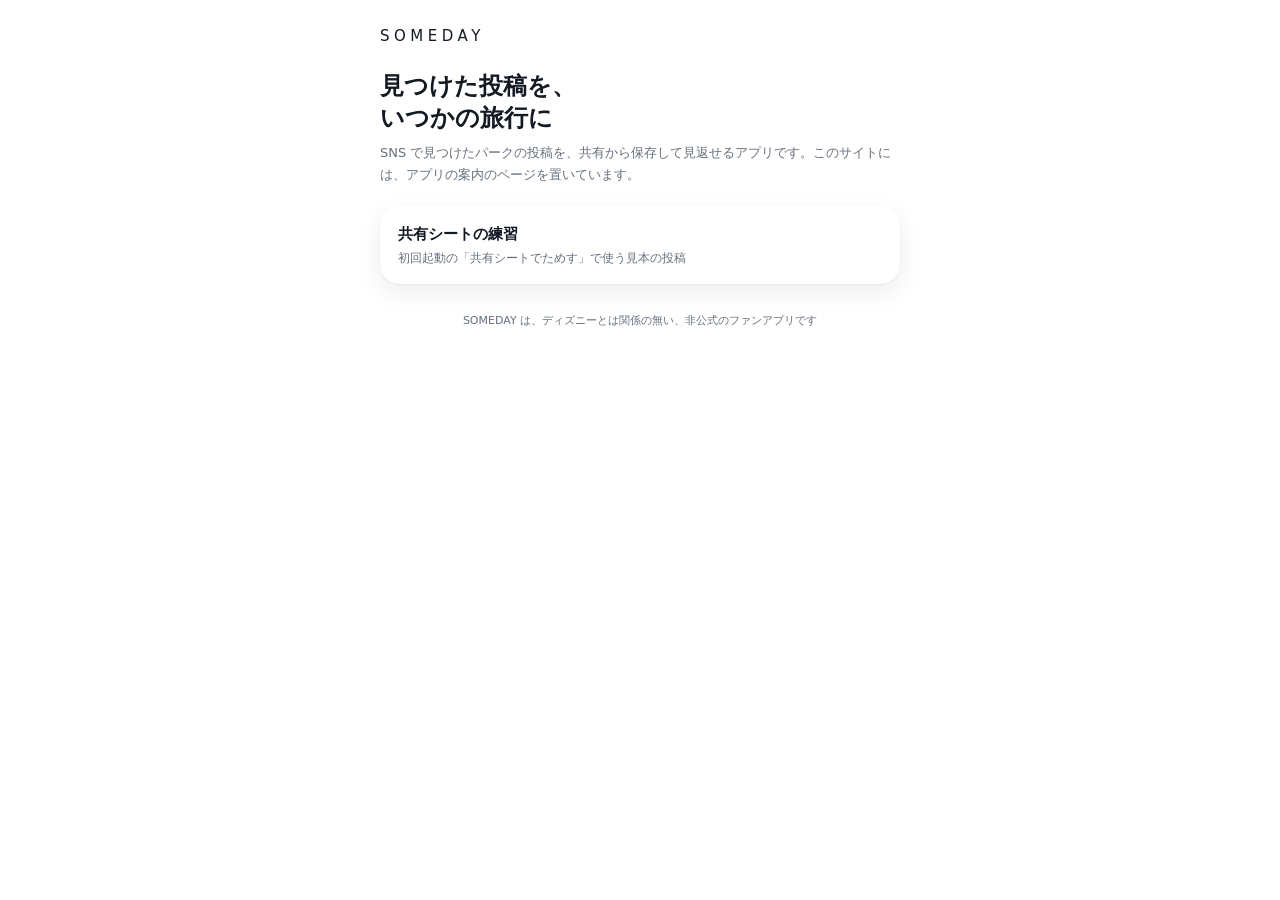
==== index.html @ f9ed3923 "SOMEDAY の公開ページ（共有シートの練習の見本の投稿） Co-Authored-By: Claude Opus 5.5 <noreply@anthropic.com>" ====
<!doctype html>
<!--
  SOMEDAY の公開ページの入口（https://h-r-n.github.io/someday-site/）。
  公開用のリポジトリ h-r-n/someday-site には、このフォルダ（site/）の中身をそのまま写す（GitHub Pages はルートから配る）。
  ページを足すときは site/<名前>/index.html を作って下の一覧に足す（App Store の申請で privacy/・support/ を置く予定）。
  共通の見た目は assets/site.css。
-->
<html lang="ja">
  <head>
    <meta charset="utf-8" />
    <meta name="viewport" content="width=device-width, initial-scale=1, viewport-fit=cover" />
    <title>SOMEDAY</title>
    <meta
      name="description"
      content="SNS で見つけたパークの投稿を保存して、いつかの旅行の計画に使うアプリ SOMEDAY の公開ページです。"
    />
    <link rel="canonical" href="https://h-r-n.github.io/someday-site/" />
    <meta property="og:type" content="website" />
    <meta property="og:site_name" content="SOMEDAY" />
    <meta property="og:locale" content="ja_JP" />
    <meta property="og:url" content="https://h-r-n.github.io/someday-site/" />
    <meta property="og:title" content="SOMEDAY" />
    <meta
      property="og:description"
      content="SNS で見つけたパークの投稿を保存して、いつかの旅行の計画に使うアプリ SOMEDAY の公開ページです。"
    />
    <link rel="icon" type="image/png" href="favicon.png" />
    <link rel="apple-touch-icon" href="apple-touch-icon.png" />
    <link rel="stylesheet" href="assets/site.css" />
  </head>
  <body>
    <main class="page">
      <p class="brand">SOMEDAY</p>
      <h1>見つけた投稿を、<br />いつかの旅行に</h1>
      <p class="lead">
        SNS
        で見つけたパークの投稿を、共有から保存して見返せるアプリです。このサイトには、アプリの案内のページを置いています。
      </p>
      <div class="card">
        <ul class="links">
          <li>
            <a href="practice/"
              >共有シートの練習<span>初回起動の「共有シートでためす」で使う見本の投稿</span></a
            >
          </li>
        </ul>
      </div>
      <p class="legal">SOMEDAY は、ディズニーとは関係の無い、非公式のファンアプリです</p>
    </main>
  </body>
</html>
---- assets/site.css ----
/*
 * SOMEDAY の公開ページ（https://h-r-n.github.io/someday-site/）の共通の見た目。
 * 色は DESIGN.md のトークン（src/constants/theme.ts の Colors）の写し。外部のフォント・スクリプトは読まない。
 * ページを足すとき（privacy/・support/ など）は、<link rel="stylesheet" href="../assets/site.css"> で読み、
 * .page の中に .brand・h1・.lead・.card・.legal を並べる。
 */
:root {
  color-scheme: light dark;
  --bg: #ffffff;
  --card: #ffffff;
  --sunk: #f3f5f8;
  --line: #e4e8ee;
  --ink: #141a22;
  --ink2: #66707b;
  --accent: #38a8e6;
  --accent-soft: #e7f5fd;
  --accent-ink: #1679b5;
  --shadow: 0 1px 2px rgba(20, 26, 34, 0.06), 0 8px 24px rgba(20, 26, 34, 0.08);
  --r-card: 20px;
  --r-md: 12px;
  --gutter: 20px;
  --font-ja:
    'Zen Kaku Gothic New', 'Hiragino Sans', 'Hiragino Kaku Gothic ProN', 'Noto Sans JP', system-ui,
    sans-serif;
  --font-en: 'Jost', 'Avenir Next', 'Helvetica Neue', system-ui, sans-serif;
}

@media (prefers-color-scheme: dark) {
  :root {
    --bg: #121820;
    --card: #1a222c;
    --sunk: #202a35;
    --line: #2a3542;
    --ink: #f2f4f8;
    --ink2: #a3adbd;
    --accent: #5cbcf0;
    --accent-soft: #15303d;
    --accent-ink: #8fd2f7;
    --shadow: 0 1px 2px rgba(0, 0, 0, 0.3), 0 8px 24px rgba(0, 0, 0, 0.3);
  }
}

* {
  box-sizing: border-box;
}

html {
  -webkit-text-size-adjust: 100%;
}

body {
  margin: 0;
  background: var(--bg);
  color: var(--ink);
  font-family: var(--font-ja);
  font-size: 15px;
  line-height: 1.7;
}

a {
  color: var(--accent-ink);
}

.page {
  max-width: 560px;
  margin: 0 auto;
  padding: 24px var(--gutter) 40px;
}

.brand {
  margin: 0;
  font-family: var(--font-en);
  font-size: 15px;
  font-weight: 400;
  letter-spacing: 0.3em;
}

h1 {
  margin: 20px 0 0;
  font-size: 24px;
  font-weight: 900;
  line-height: 1.35;
}

.lead {
  margin: 8px 0 0;
  color: var(--ink2);
  font-size: 13px;
}

.card {
  margin-top: 20px;
  background: var(--card);
  border-radius: var(--r-card);
  box-shadow: var(--shadow);
  overflow: hidden;
}

.links {
  list-style: none;
  margin: 0;
  padding: 0;
}

.links li + li {
  border-top: 1px solid var(--line);
}

.links a {
  display: block;
  padding: 16px 18px;
  color: var(--ink);
  font-weight: 700;
  text-decoration: none;
}

.links span {
  display: block;
  color: var(--ink2);
  font-size: 12px;
  font-weight: 400;
}

.legal {
  margin: 28px 0 0;
  color: var(--ink2);
  font-size: 11px;
  text-align: center;
}
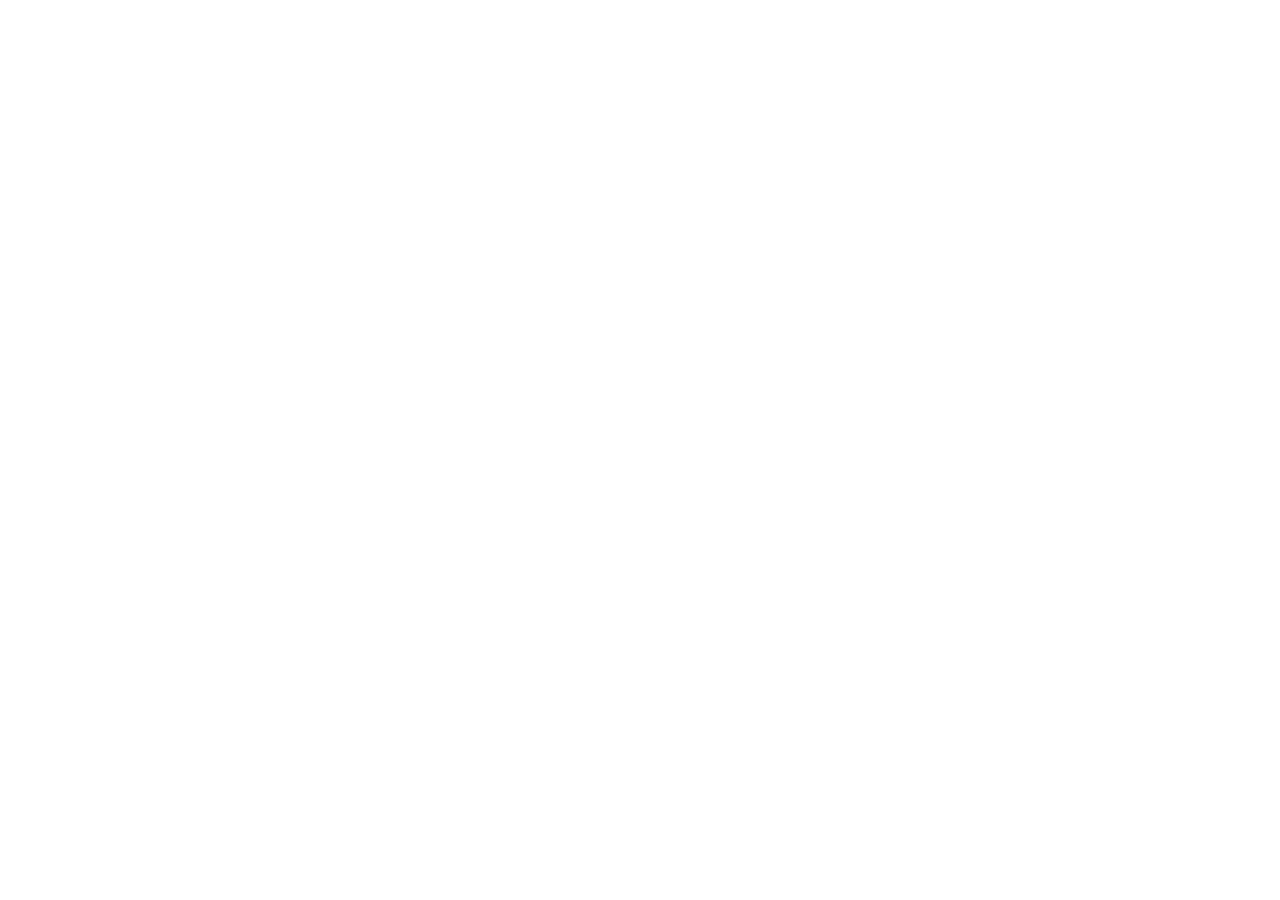
==== commit 10bb62e7: "公開ページを https://somedayapp.pages.dev/ へ移した（案内のページ。練習のページは写しを残す）" ====
--- a/index.html
+++ b/index.html
@@ -1,29 +1,16 @@
 <!doctype html>
 <!--
-  SOMEDAY の公開ページの入口（https://h-r-n.github.io/someday-site/）。
-  公開用のリポジトリ h-r-n/someday-site には、このフォルダ（site/）の中身をそのまま写す（GitHub Pages はルートから配る）。
-  ページを足すときは site/<名前>/index.html を作って下の一覧に足す（App Store の申請で privacy/・support/ を置く予定）。
-  共通の見た目は assets/site.css。
+  移る前の GitHub Pages（https://h-r-n.github.io/someday-site/）に置く案内のページ（P1-F0-18 の PR ①）。
+  新しい置き場所は https://somedayapp.pages.dev/（このリポジトリの site/index.html）。閉じる時は site-legacy/README.md。
 -->
 <html lang="ja">
   <head>
     <meta charset="utf-8" />
     <meta name="viewport" content="width=device-width, initial-scale=1, viewport-fit=cover" />
     <title>SOMEDAY</title>
-    <meta
-      name="description"
-      content="SNS で見つけたパークの投稿を保存して、いつかの旅行の計画に使うアプリ SOMEDAY の公開ページです。"
-    />
-    <link rel="canonical" href="https://h-r-n.github.io/someday-site/" />
-    <meta property="og:type" content="website" />
-    <meta property="og:site_name" content="SOMEDAY" />
-    <meta property="og:locale" content="ja_JP" />
-    <meta property="og:url" content="https://h-r-n.github.io/someday-site/" />
-    <meta property="og:title" content="SOMEDAY" />
-    <meta
-      property="og:description"
-      content="SNS で見つけたパークの投稿を保存して、いつかの旅行の計画に使うアプリ SOMEDAY の公開ページです。"
-    />
+    <meta name="robots" content="noindex" />
+    <link rel="canonical" href="https://somedayapp.pages.dev/" />
+    <meta http-equiv="refresh" content="0; url=https://somedayapp.pages.dev/" />
     <link rel="icon" type="image/png" href="favicon.png" />
     <link rel="apple-touch-icon" href="apple-touch-icon.png" />
     <link rel="stylesheet" href="assets/site.css" />
@@ -31,21 +18,12 @@
   <body>
     <main class="page">
       <p class="brand">SOMEDAY</p>
-      <h1>見つけた投稿を、<br />いつかの旅行に</h1>
+      <h1>このページは移りました</h1>
       <p class="lead">
-        SNS
-        で見つけたパークの投稿を、共有から保存して見返せるアプリです。このサイトには、アプリの案内のページを置いています。
+        <a href="https://somedayapp.pages.dev/"
+          >SOMEDAY の公開ページ（https://somedayapp.pages.dev/）</a
+        >
       </p>
-      <div class="card">
-        <ul class="links">
-          <li>
-            <a href="practice/"
-              >共有シートの練習<span>初回起動の「共有シートでためす」で使う見本の投稿</span></a
-            >
-          </li>
-        </ul>
-      </div>
-      <p class="legal">SOMEDAY は、ディズニーとは関係の無い、非公式のファンアプリです</p>
     </main>
   </body>
 </html>
--- a/assets/site.css
+++ b/assets/site.css
@@ -127,3 +127,71 @@
   font-size: 11px;
   text-align: center;
 }
+
+/*
+ * 規約・プライバシーポリシー・サポートなど、文章のページ（terms/・privacy/・support/。P1-F0-13）。
+ * .card.doc の中に h2・p・ul・ol・dl・.note を並べる。文字は 15px 以上、行の高さ 1.8。
+ */
+.doc {
+  padding: 8px 20px 24px;
+  font-size: 15px;
+  line-height: 1.8;
+}
+
+.doc h2 {
+  margin: 28px 0 0;
+  font-size: 17px;
+  font-weight: 900;
+  line-height: 1.5;
+}
+
+.doc p,
+.doc ul,
+.doc ol,
+.doc dl {
+  margin: 10px 0 0;
+}
+
+.doc ul,
+.doc ol {
+  padding-left: 1.4em;
+}
+
+.doc li + li {
+  margin-top: 4px;
+}
+
+.doc dt {
+  margin-top: 12px;
+  font-weight: 700;
+}
+
+.doc dd {
+  margin: 0;
+}
+
+.doc .note {
+  margin-top: 12px;
+  padding: 12px 14px;
+  border-radius: var(--r-md);
+  background: var(--sunk);
+}
+
+.doc .meta {
+  color: var(--ink2);
+}
+
+.doc .mail {
+  font-weight: 700;
+  overflow-wrap: anywhere;
+}
+
+.doc-nav {
+  margin: 16px 0 0;
+  font-size: 15px;
+  line-height: 1.8;
+}
+
+.doc-nav a + a {
+  margin-left: 16px;
+}
